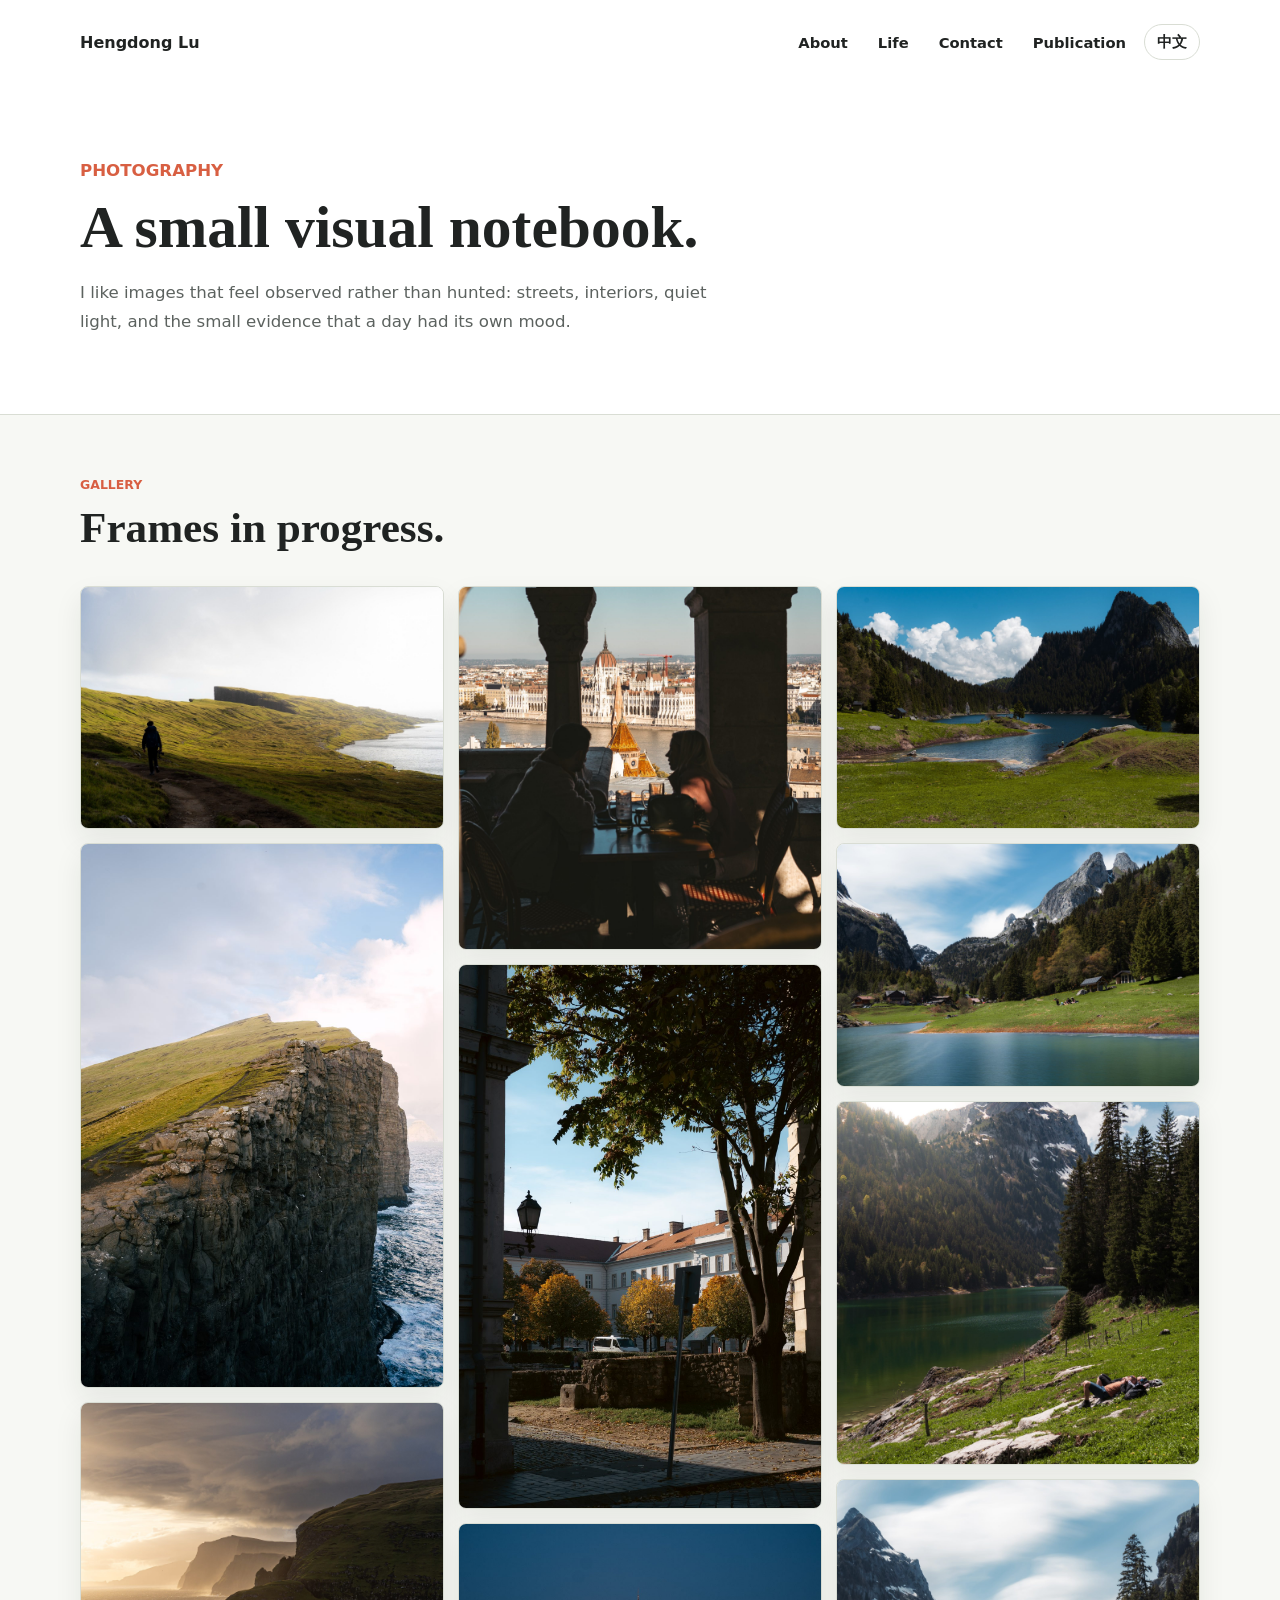
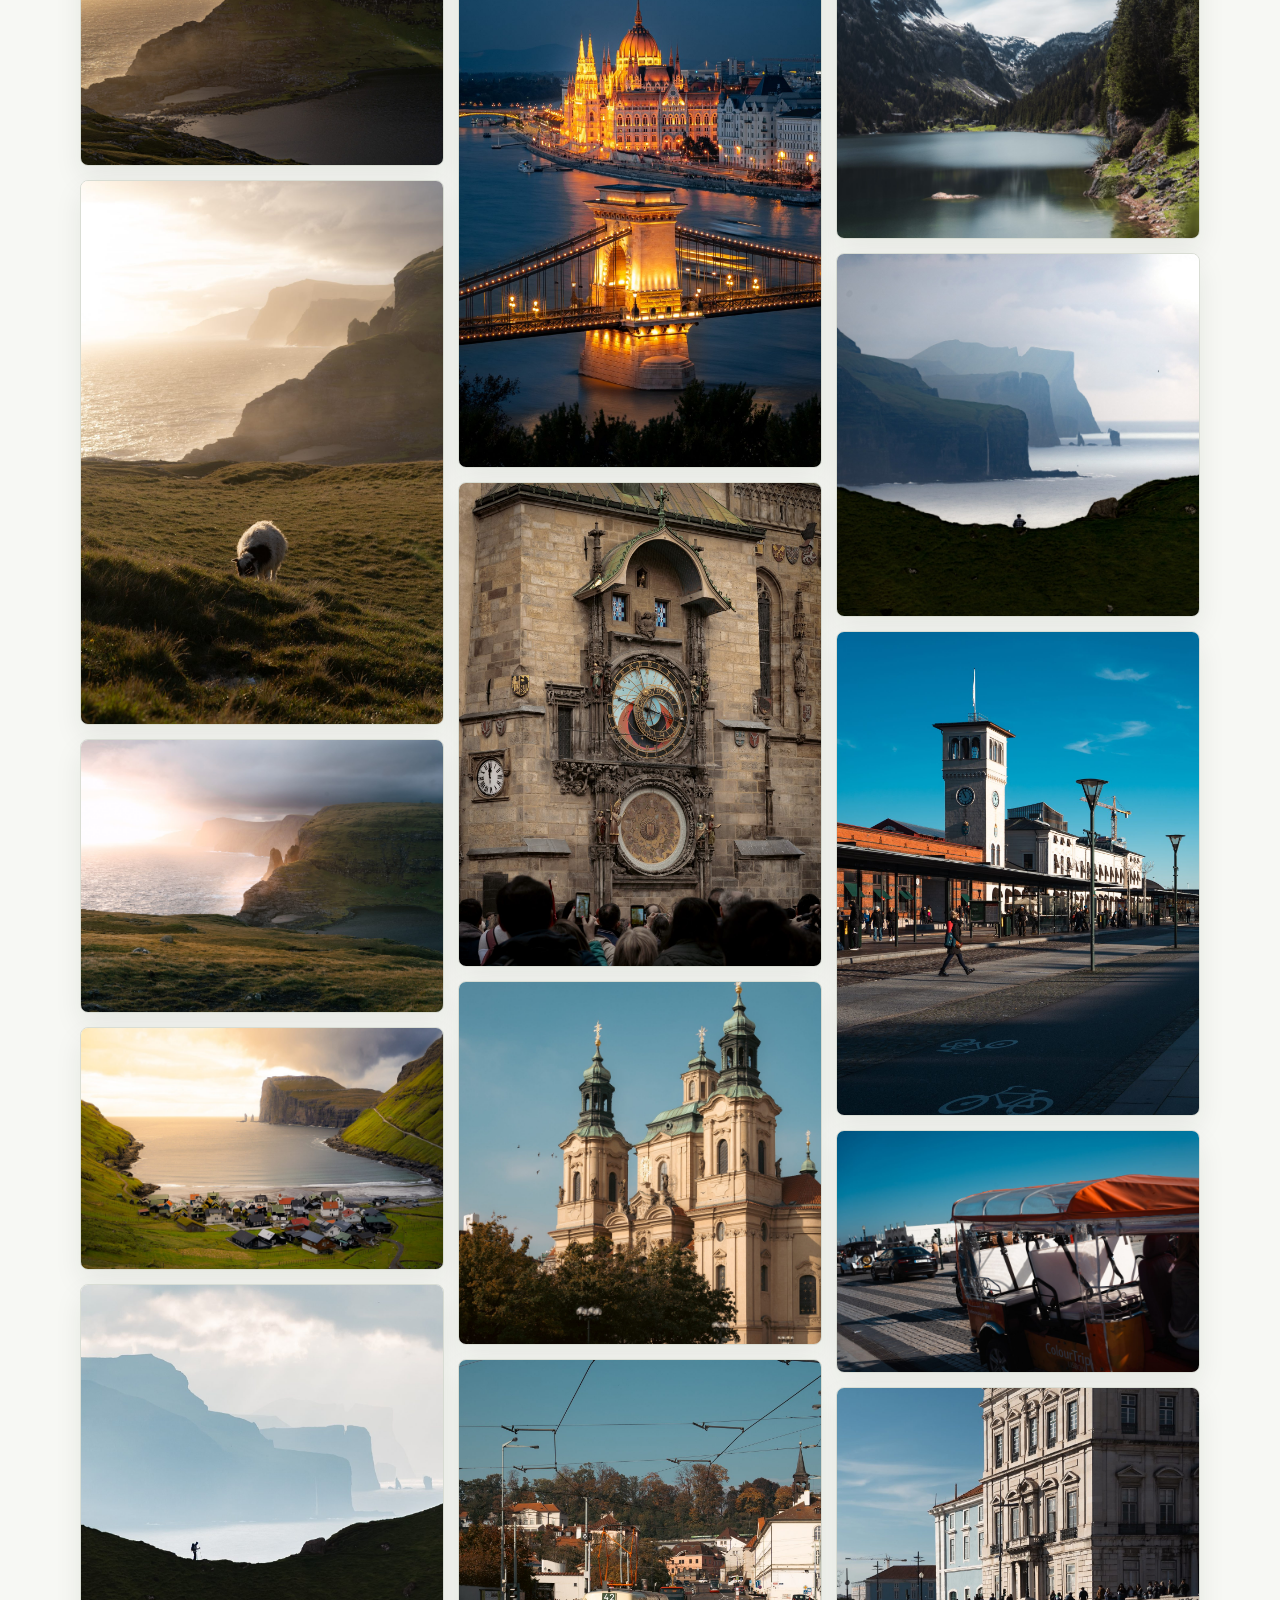
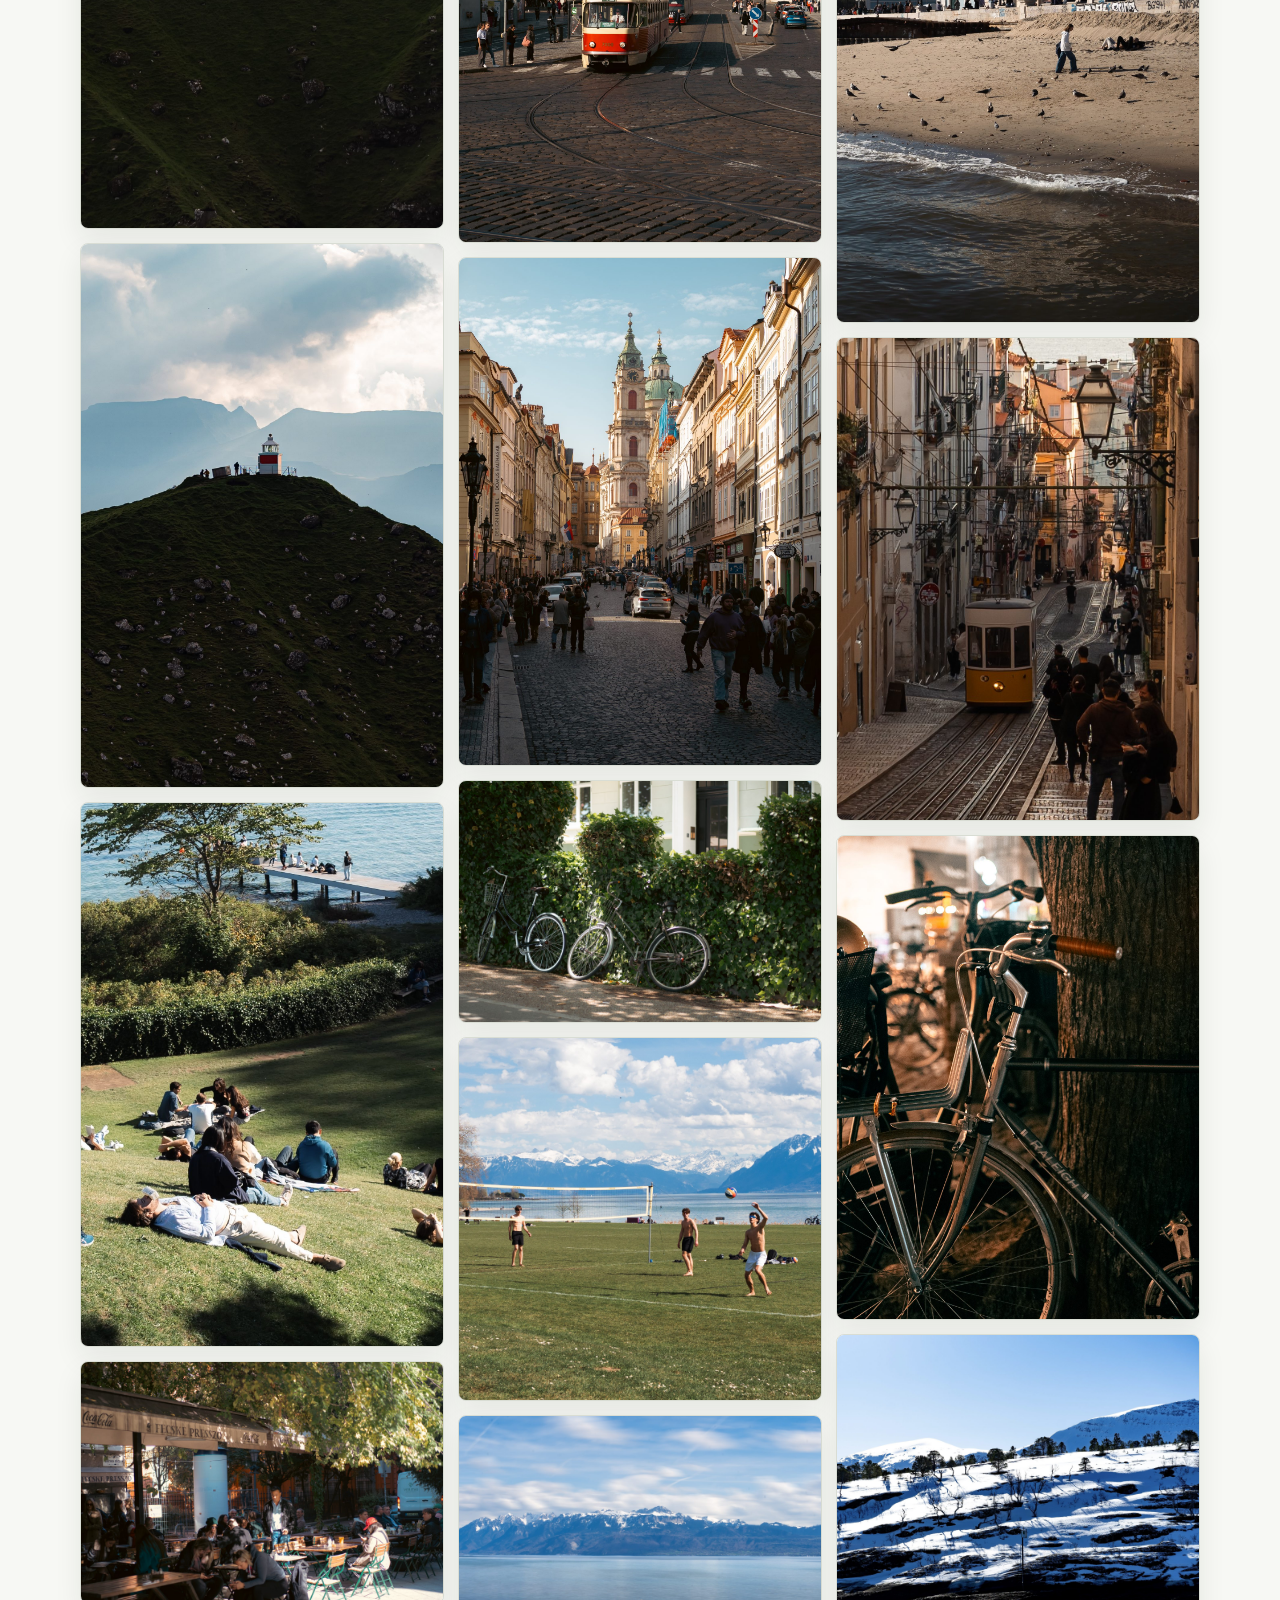
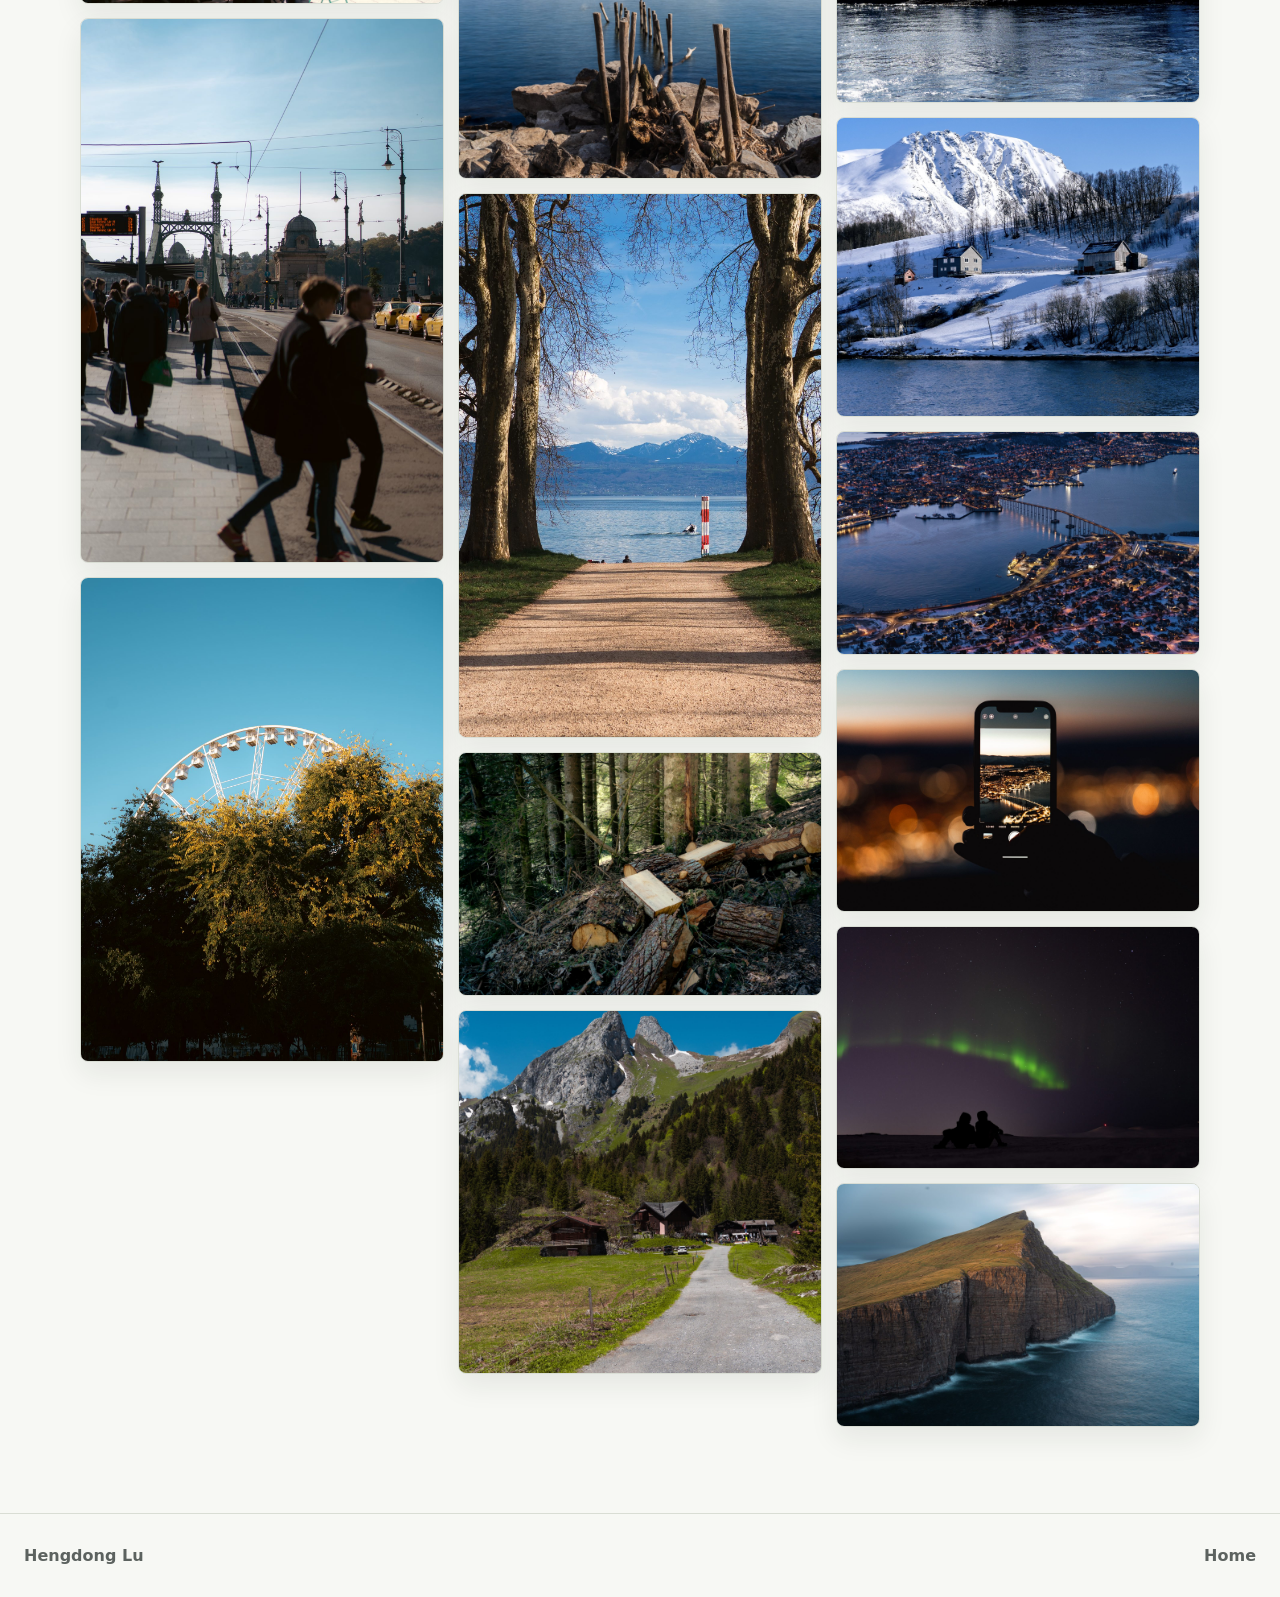
==== photography.html @ 206cab1f "Update photography gallery" ====
<!doctype html>
<html lang="en">
  <head>
    <meta charset="utf-8">
    <meta name="viewport" content="width=device-width, initial-scale=1">
    <title>Photography | Hengdong Lu</title>
    <meta
      name="description"
      content="A small photography page by Hengdong Lu."
    >
    <link rel="stylesheet" href="styles.css">
  </head>
  <body class="photo-page" data-page="photography">
    <header class="simple-header">
      <nav class="top-nav simple-nav" aria-label="Primary navigation">
        <a class="brand" href="index.html">Hengdong Lu</a>
        <div class="nav-links">
          <a href="index.html#about" data-i18n="nav.about">About</a>
          <a href="index.html#life" data-i18n="nav.life">Life</a>
          <a href="index.html#contact" data-i18n="nav.contact">Contact</a>
          <a href="index.html#publication" data-i18n="nav.publication">Publication</a>
          <button class="lang-toggle" type="button" data-lang-toggle data-i18n-attr="aria-label:lang.toggleAria">中文</button>
        </div>
      </nav>
      <div class="photo-hero">
        <p class="eyebrow dark" data-i18n="nav.photography">Photography</p>
        <h1 data-i18n="photography.hero.title">A small visual notebook.</h1>
        <p data-i18n="photography.hero.text">
          I like images that feel observed rather than hunted: streets, interiors,
          quiet light, and the small evidence that a day had its own mood.
        </p>
      </div>
    </header>

    <main>
      <section class="section gallery-section" aria-labelledby="gallery-title">
        <div class="section-inner">
          <div class="section-heading">
            <p class="eyebrow dark" data-i18n="photography.gallery.label">Gallery</p>
            <h2 id="gallery-title" data-i18n="photography.gallery.title">Frames in progress.</h2>
          </div>

          <div class="gallery-grid" data-gallery>
            <figure class="gallery-item">
              <a href="assets/gallery/photo-01.jpg" target="_blank" rel="noopener">
                <img src="assets/gallery/photo-01.jpg" alt="Photograph 01 by Hengdong Lu" loading="lazy">
              </a>
            </figure>
            <figure class="gallery-item">
              <a href="assets/gallery/photo-02.jpg" target="_blank" rel="noopener">
                <img src="assets/gallery/photo-02.jpg" alt="Photograph 02 by Hengdong Lu" loading="lazy">
              </a>
            </figure>
            <figure class="gallery-item">
              <a href="assets/gallery/photo-03.jpg" target="_blank" rel="noopener">
                <img src="assets/gallery/photo-03.jpg" alt="Photograph 03 by Hengdong Lu" loading="lazy">
              </a>
            </figure>
            <figure class="gallery-item">
              <a href="assets/gallery/photo-04.jpg" target="_blank" rel="noopener">
                <img src="assets/gallery/photo-04.jpg" alt="Photograph 04 by Hengdong Lu" loading="lazy">
              </a>
            </figure>
            <figure class="gallery-item">
              <a href="assets/gallery/photo-05.jpg" target="_blank" rel="noopener">
                <img src="assets/gallery/photo-05.jpg" alt="Photograph 05 by Hengdong Lu" loading="lazy">
              </a>
            </figure>
            <figure class="gallery-item">
              <a href="assets/gallery/photo-06.jpg" target="_blank" rel="noopener">
                <img src="assets/gallery/photo-06.jpg" alt="Photograph 06 by Hengdong Lu" loading="lazy">
              </a>
            </figure>
            <figure class="gallery-item">
              <a href="assets/gallery/photo-07.jpg" target="_blank" rel="noopener">
                <img src="assets/gallery/photo-07.jpg" alt="Photograph 07 by Hengdong Lu" loading="lazy">
              </a>
            </figure>
            <figure class="gallery-item">
              <a href="assets/gallery/photo-08.jpg" target="_blank" rel="noopener">
                <img src="assets/gallery/photo-08.jpg" alt="Photograph 08 by Hengdong Lu" loading="lazy">
              </a>
            </figure>
            <figure class="gallery-item">
              <a href="assets/gallery/photo-09.jpg" target="_blank" rel="noopener">
                <img src="assets/gallery/photo-09.jpg" alt="Photograph 09 by Hengdong Lu" loading="lazy">
              </a>
            </figure>
            <figure class="gallery-item">
              <a href="assets/gallery/photo-10.jpg" target="_blank" rel="noopener">
                <img src="assets/gallery/photo-10.jpg" alt="Photograph 10 by Hengdong Lu" loading="lazy">
              </a>
            </figure>
            <figure class="gallery-item">
              <a href="assets/gallery/photo-11.jpg" target="_blank" rel="noopener">
                <img src="assets/gallery/photo-11.jpg" alt="Photograph 11 by Hengdong Lu" loading="lazy">
              </a>
            </figure>
            <figure class="gallery-item">
              <a href="assets/gallery/photo-12.jpg" target="_blank" rel="noopener">
                <img src="assets/gallery/photo-12.jpg" alt="Photograph 12 by Hengdong Lu" loading="lazy">
              </a>
            </figure>
            <figure class="gallery-item">
              <a href="assets/gallery/photo-13.jpg" target="_blank" rel="noopener">
                <img src="assets/gallery/photo-13.jpg" alt="Photograph 13 by Hengdong Lu" loading="lazy">
              </a>
            </figure>
            <figure class="gallery-item">
              <a href="assets/gallery/photo-14.jpg" target="_blank" rel="noopener">
                <img src="assets/gallery/photo-14.jpg" alt="Photograph 14 by Hengdong Lu" loading="lazy">
              </a>
            </figure>
            <figure class="gallery-item">
              <a href="assets/gallery/photo-15.jpg" target="_blank" rel="noopener">
                <img src="assets/gallery/photo-15.jpg" alt="Photograph 15 by Hengdong Lu" loading="lazy">
              </a>
            </figure>
            <figure class="gallery-item">
              <a href="assets/gallery/photo-16.jpg" target="_blank" rel="noopener">
                <img src="assets/gallery/photo-16.jpg" alt="Photograph 16 by Hengdong Lu" loading="lazy">
              </a>
            </figure>
            <figure class="gallery-item">
              <a href="assets/gallery/photo-17.jpg" target="_blank" rel="noopener">
                <img src="assets/gallery/photo-17.jpg" alt="Photograph 17 by Hengdong Lu" loading="lazy">
              </a>
            </figure>
            <figure class="gallery-item">
              <a href="assets/gallery/photo-18.jpg" target="_blank" rel="noopener">
                <img src="assets/gallery/photo-18.jpg" alt="Photograph 18 by Hengdong Lu" loading="lazy">
              </a>
            </figure>
            <figure class="gallery-item">
              <a href="assets/gallery/photo-19.jpg" target="_blank" rel="noopener">
                <img src="assets/gallery/photo-19.jpg" alt="Photograph 19 by Hengdong Lu" loading="lazy">
              </a>
            </figure>
            <figure class="gallery-item">
              <a href="assets/gallery/photo-20.jpg" target="_blank" rel="noopener">
                <img src="assets/gallery/photo-20.jpg" alt="Photograph 20 by Hengdong Lu" loading="lazy">
              </a>
            </figure>
            <figure class="gallery-item">
              <a href="assets/gallery/photo-21.jpg" target="_blank" rel="noopener">
                <img src="assets/gallery/photo-21.jpg" alt="Photograph 21 by Hengdong Lu" loading="lazy">
              </a>
            </figure>
            <figure class="gallery-item">
              <a href="assets/gallery/photo-22.jpg" target="_blank" rel="noopener">
                <img src="assets/gallery/photo-22.jpg" alt="Photograph 22 by Hengdong Lu" loading="lazy">
              </a>
            </figure>
            <figure class="gallery-item">
              <a href="assets/gallery/photo-23.jpg" target="_blank" rel="noopener">
                <img src="assets/gallery/photo-23.jpg" alt="Photograph 23 by Hengdong Lu" loading="lazy">
              </a>
            </figure>
            <figure class="gallery-item">
              <a href="assets/gallery/photo-24.jpg" target="_blank" rel="noopener">
                <img src="assets/gallery/photo-24.jpg" alt="Photograph 24 by Hengdong Lu" loading="lazy">
              </a>
            </figure>
            <figure class="gallery-item">
              <a href="assets/gallery/photo-25.jpg" target="_blank" rel="noopener">
                <img src="assets/gallery/photo-25.jpg" alt="Photograph 25 by Hengdong Lu" loading="lazy">
              </a>
            </figure>
            <figure class="gallery-item">
              <a href="assets/gallery/photo-26.jpg" target="_blank" rel="noopener">
                <img src="assets/gallery/photo-26.jpg" alt="Photograph 26 by Hengdong Lu" loading="lazy">
              </a>
            </figure>
            <figure class="gallery-item">
              <a href="assets/gallery/photo-27.jpg" target="_blank" rel="noopener">
                <img src="assets/gallery/photo-27.jpg" alt="Photograph 27 by Hengdong Lu" loading="lazy">
              </a>
            </figure>
            <figure class="gallery-item">
              <a href="assets/gallery/photo-28.jpg" target="_blank" rel="noopener">
                <img src="assets/gallery/photo-28.jpg" alt="Photograph 28 by Hengdong Lu" loading="lazy">
              </a>
            </figure>
            <figure class="gallery-item">
              <a href="assets/gallery/photo-29.jpg" target="_blank" rel="noopener">
                <img src="assets/gallery/photo-29.jpg" alt="Photograph 29 by Hengdong Lu" loading="lazy">
              </a>
            </figure>
            <figure class="gallery-item">
              <a href="assets/gallery/photo-30.jpg" target="_blank" rel="noopener">
                <img src="assets/gallery/photo-30.jpg" alt="Photograph 30 by Hengdong Lu" loading="lazy">
              </a>
            </figure>
            <figure class="gallery-item">
              <a href="assets/gallery/photo-31.jpg" target="_blank" rel="noopener">
                <img src="assets/gallery/photo-31.jpg" alt="Photograph 31 by Hengdong Lu" loading="lazy">
              </a>
            </figure>
            <figure class="gallery-item">
              <a href="assets/gallery/photo-32.jpg" target="_blank" rel="noopener">
                <img src="assets/gallery/photo-32.jpg" alt="Photograph 32 by Hengdong Lu" loading="lazy">
              </a>
            </figure>
            <figure class="gallery-item">
              <a href="assets/gallery/photo-33.jpg" target="_blank" rel="noopener">
                <img src="assets/gallery/photo-33.jpg" alt="Photograph 33 by Hengdong Lu" loading="lazy">
              </a>
            </figure>
            <figure class="gallery-item">
              <a href="assets/gallery/photo-34.jpg" target="_blank" rel="noopener">
                <img src="assets/gallery/photo-34.jpg" alt="Photograph 34 by Hengdong Lu" loading="lazy">
              </a>
            </figure>
            <figure class="gallery-item">
              <a href="assets/gallery/photo-35.jpg" target="_blank" rel="noopener">
                <img src="assets/gallery/photo-35.jpg" alt="Photograph 35 by Hengdong Lu" loading="lazy">
              </a>
            </figure>
            <figure class="gallery-item">
              <a href="assets/gallery/photo-36.jpg" target="_blank" rel="noopener">
                <img src="assets/gallery/photo-36.jpg" alt="Photograph 36 by Hengdong Lu" loading="lazy">
              </a>
            </figure>
            <figure class="gallery-item">
              <a href="assets/gallery/photo-37.jpg" target="_blank" rel="noopener">
                <img src="assets/gallery/photo-37.jpg" alt="Photograph 37 by Hengdong Lu" loading="lazy">
              </a>
            </figure>
            <figure class="gallery-item">
              <a href="assets/gallery/photo-38.jpg" target="_blank" rel="noopener">
                <img src="assets/gallery/photo-38.jpg" alt="Photograph 38 by Hengdong Lu" loading="lazy">
              </a>
            </figure>
            <figure class="gallery-item">
              <a href="assets/gallery/photo-39.jpg" target="_blank" rel="noopener">
                <img src="assets/gallery/photo-39.jpg" alt="Photograph 39 by Hengdong Lu" loading="lazy">
              </a>
            </figure>
            <figure class="gallery-item">
              <a href="assets/gallery/photo-40.jpg" target="_blank" rel="noopener">
                <img src="assets/gallery/photo-40.jpg" alt="Photograph 40 by Hengdong Lu" loading="lazy">
              </a>
            </figure>
            <figure class="gallery-item">
              <a href="assets/gallery/photo-41.jpg" target="_blank" rel="noopener">
                <img src="assets/gallery/photo-41.jpg" alt="Photograph 41 by Hengdong Lu" loading="lazy">
              </a>
            </figure>
          </div>

          <div class="gallery-empty" data-gallery-empty>
            <p data-i18n="photography.gallery.empty">The gallery is waiting for its first batch of photographs.</p>
          </div>
        </div>
      </section>
    </main>

    <footer class="site-footer">
      <p>Hengdong Lu</p>
      <a href="index.html" data-i18n="footer.home">Home</a>
    </footer>

    <script src="script.js"></script>
  </body>
</html>
---- styles.css ----
:root {
  color-scheme: light;
  --ink: #202322;
  --muted: #5c625f;
  --paper: #f7f8f4;
  --white: #ffffff;
  --line: #d9ddd4;
  --green: #24584a;
  --green-deep: #153c34;
  --coral: #d85f42;
  --blue: #245f9b;
  --yellow: #f2c94c;
  --shadow: 0 18px 50px rgba(23, 33, 31, 0.12);
  --max: 1120px;
}

* {
  box-sizing: border-box;
}

html {
  scroll-behavior: smooth;
}

body {
  margin: 0;
  font-family: Inter, ui-sans-serif, system-ui, -apple-system, BlinkMacSystemFont, "Segoe UI", sans-serif;
  color: var(--ink);
  background: var(--paper);
  letter-spacing: 0;
}

html[lang="zh-CN"] body {
  font-family: Inter, ui-sans-serif, system-ui, -apple-system, BlinkMacSystemFont, "Segoe UI", "PingFang SC", "Microsoft YaHei", sans-serif;
}

html[lang="zh-CN"] h1,
html[lang="zh-CN"] h2 {
  font-family: Georgia, "Times New Roman", "Songti SC", "STSong", serif;
}

body::selection {
  background: var(--yellow);
  color: var(--ink);
}

a {
  color: inherit;
  text-decoration: none;
}

img {
  display: block;
  max-width: 100%;
}

p,
h1,
h2,
h3 {
  margin: 0;
}

.site-hero {
  position: relative;
  min-height: 78vh;
  padding: 24px;
  color: var(--white);
  background-color: #101816;
  background-image:
    linear-gradient(90deg, rgba(16, 24, 22, 1) 0%, rgba(16, 24, 22, 0.98) 43%, rgba(16, 24, 22, 0.18) 74%),
    url("assets/profile.png");
  background-size: 100% 100%, auto 128%;
  background-position: center, right 31%;
  background-repeat: no-repeat;
  overflow: hidden;
}

.site-hero::after {
  content: "";
  position: absolute;
  inset: auto 0 0;
  height: 22%;
  background: linear-gradient(rgba(247, 248, 244, 0), var(--paper));
  pointer-events: none;
}

.top-nav {
  position: relative;
  z-index: 2;
  width: min(100%, var(--max));
  margin: 0 auto;
  display: flex;
  align-items: center;
  justify-content: space-between;
  gap: 24px;
}

.brand {
  font-weight: 800;
  font-size: 1rem;
}

.nav-links {
  display: flex;
  align-items: center;
  gap: 6px;
  flex-wrap: wrap;
  justify-content: flex-end;
}

.nav-links a,
.lang-toggle {
  min-height: 36px;
  display: inline-flex;
  align-items: center;
  padding: 0 12px;
  border-radius: 999px;
  color: inherit;
  font-size: 0.92rem;
  font-weight: 700;
}

.lang-toggle {
  border: 1px solid rgba(255, 255, 255, 0.34);
  background: rgba(255, 255, 255, 0.1);
  font-family: inherit;
  cursor: pointer;
}

.nav-links a:hover,
.nav-links a:focus-visible,
.lang-toggle:hover,
.lang-toggle:focus-visible {
  background: rgba(255, 255, 255, 0.18);
  outline: none;
}

.hero-copy {
  position: relative;
  z-index: 1;
  width: min(100%, var(--max));
  margin: 12vh auto 0;
  max-width: var(--max);
  padding-bottom: 72px;
}

.eyebrow {
  margin-bottom: 14px;
  font-size: 0.78rem;
  line-height: 1;
  font-weight: 900;
  text-transform: uppercase;
  letter-spacing: 0;
}

.eyebrow.dark {
  color: var(--coral);
}

h1 {
  max-width: 660px;
  font-family: Georgia, "Times New Roman", serif;
  font-size: 3.72rem;
  line-height: 0.95;
  font-weight: 700;
  letter-spacing: 0;
}

.native-name {
  display: block;
  margin-top: 8px;
  font-size: 0.72em;
}

.hero-lede {
  max-width: 700px;
  margin-top: 24px;
  display: grid;
  gap: 10px;
  font-size: 1rem;
  line-height: 1.55;
  color: rgba(255, 255, 255, 0.92);
}

.hero-actions {
  display: flex;
  gap: 12px;
  flex-wrap: wrap;
  margin-top: 28px;
}

.hero-contact {
  display: flex;
  gap: 12px;
  flex-wrap: wrap;
  margin-top: 16px;
  scroll-margin-top: 24px;
}

.hero-contact a {
  min-height: 34px;
  display: inline-flex;
  align-items: center;
  border-bottom: 2px solid rgba(255, 255, 255, 0.62);
  color: rgba(255, 255, 255, 0.9);
  font-size: 0.95rem;
  font-weight: 800;
}

.hero-contact a:hover,
.hero-contact a:focus-visible {
  color: var(--white);
  border-color: var(--white);
  outline: none;
}

.hero-contact.is-flashing a {
  animation: contactFlash 420ms ease-in-out 4;
}

@keyframes contactFlash {
  0%,
  100% {
    background: transparent;
    color: rgba(255, 255, 255, 0.9);
  }

  50% {
    background: rgba(242, 201, 76, 0.95);
    color: var(--ink);
  }
}

.image-credit {
  position: absolute;
  right: 24px;
  bottom: 28px;
  z-index: 2;
  max-width: min(330px, calc(100% - 48px));
  padding: 8px 10px;
  border-radius: 999px;
  color: rgba(255, 255, 255, 0.82);
  background: rgba(16, 24, 22, 0.48);
  font-size: 0.78rem;
  font-weight: 800;
  line-height: 1.25;
  backdrop-filter: blur(10px);
}

.button {
  min-height: 44px;
  display: inline-flex;
  align-items: center;
  justify-content: center;
  padding: 0 18px;
  border-radius: 999px;
  border: 1px solid currentColor;
  font-weight: 800;
  line-height: 1;
}

.button.primary {
  color: var(--green-deep);
  background: var(--white);
  border-color: var(--white);
}

.button.ghost {
  color: var(--white);
  background: rgba(255, 255, 255, 0.12);
}

.button:hover,
.button:focus-visible {
  transform: translateY(-1px);
  outline: none;
}

.section {
  padding: 86px 24px;
}

.section-inner {
  width: min(100%, var(--max));
  margin: 0 auto;
}

.two-column,
.publication-layout,
.contact-layout {
  display: grid;
  grid-template-columns: 0.85fr 1.15fr;
  gap: 64px;
  align-items: start;
}

h2 {
  font-family: Georgia, "Times New Roman", serif;
  font-size: 2.7rem;
  line-height: 1.08;
  font-weight: 700;
  letter-spacing: 0;
}

.text-stack {
  display: grid;
  gap: 22px;
}

.text-stack p,
.publication-card p,
.life-card p,
.contact-panel p,
.photo-hero p,
.gallery-empty p {
  color: var(--muted);
  font-size: 1.04rem;
  line-height: 1.75;
}

.section-heading {
  max-width: 700px;
  margin-bottom: 34px;
}

.work-section {
  background: var(--white);
  border-block: 1px solid var(--line);
}

.work-grid,
.life-grid {
  display: grid;
  grid-template-columns: repeat(3, minmax(0, 1fr));
  gap: 18px;
}

.work-card,
.life-card,
.publication-card,
.contact-panel {
  border: 1px solid var(--line);
  border-radius: 8px;
  background: var(--white);
  box-shadow: var(--shadow);
}

.work-card {
  min-height: 240px;
  padding: 24px;
  display: flex;
  flex-direction: column;
}

.card-index,
.life-label,
.pub-journal {
  color: var(--coral);
  font-size: 0.78rem;
  font-weight: 900;
  text-transform: uppercase;
}

.work-card h3,
.life-card h3,
.publication-card h3 {
  margin-top: 42px;
  font-size: 1.28rem;
  line-height: 1.25;
}

.work-card p {
  margin-top: 16px;
  color: var(--muted);
  line-height: 1.65;
}

.publication-section {
  background: #edf5f1;
}

.publication-card {
  padding: 28px;
}

.publication-card h3 {
  margin-top: 10px;
  font-size: 1.45rem;
}

.publication-card p:not(.pub-journal) {
  margin-top: 18px;
}

.pub-links {
  display: flex;
  gap: 10px;
  flex-wrap: wrap;
  margin-top: 22px;
}

.pub-links a,
.text-link {
  min-height: 38px;
  display: inline-flex;
  align-items: center;
  border-bottom: 2px solid var(--coral);
  color: var(--ink);
  font-weight: 900;
}

.life-section {
  background: var(--paper);
}

.life-card {
  min-height: 410px;
  padding: 24px;
  overflow: hidden;
}

.life-card h3 {
  margin-top: 14px;
}

.life-card p:not(.life-label) {
  margin-top: 16px;
}

.photo-card {
  background:
    linear-gradient(135deg, rgba(36, 88, 74, 0.08), rgba(36, 95, 155, 0.12)),
    var(--white);
}

.photo-preview {
  display: grid;
  grid-template-columns: repeat(2, minmax(0, 1fr));
  gap: 6px;
  margin-top: 18px;
  overflow: hidden;
  border-radius: 8px;
  border: 1px solid rgba(32, 35, 34, 0.14);
  background: var(--white);
}

.photo-preview img {
  width: 100%;
  height: 78px;
  object-fit: cover;
  transition: transform 180ms ease, filter 180ms ease;
}

.photo-preview:hover img,
.photo-preview:focus-visible img {
  transform: scale(1.025);
  filter: saturate(1.05);
}

.music-card {
  background:
    linear-gradient(135deg, rgba(242, 201, 76, 0.18), rgba(216, 95, 66, 0.1)),
    var(--white);
}

.watch-card {
  background:
    linear-gradient(135deg, rgba(32, 35, 34, 0.06), rgba(36, 88, 74, 0.13)),
    var(--white);
}

.mini-player {
  margin-top: 24px;
  border-top: 1px solid var(--line);
  padding-top: 18px;
}

.player-topline {
  display: flex;
  align-items: center;
  gap: 14px;
}

.play-button {
  flex: 0 0 auto;
  min-width: 68px;
  height: 42px;
  border: 0;
  border-radius: 999px;
  color: var(--white);
  background: var(--green);
  font: inherit;
  font-weight: 900;
  line-height: 1;
  cursor: pointer;
}

.spotify-button {
  text-decoration: none;
  display: inline-flex;
  align-items: center;
  justify-content: center;
  padding: 0 18px;
  text-align: center;
}

.play-button:hover,
.play-button:focus-visible {
  background: var(--green-deep);
  outline: none;
}

.track-title {
  color: var(--ink);
  font-weight: 900;
  line-height: 1.2;
}

.track-meta {
  color: var(--muted);
  font-size: 0.9rem;
  line-height: 1.3;
}

.watch-visual {
  height: 170px;
  margin: -24px -24px 22px;
  background:
    radial-gradient(circle at 50% 50%, rgba(255, 255, 255, 0) 0 30%, rgba(255, 255, 255, 0.75) 31% 32%, rgba(255, 255, 255, 0) 33%),
    conic-gradient(from 0deg, #202322, #24584a, #d85f42, #f2c94c, #202322);
  border-bottom: 1px solid var(--line);
}

.watch-visual img {
  width: 100%;
  height: 100%;
  object-fit: cover;
  object-position: center 46%;
}

.watch-visual.missing {
  display: grid;
  place-items: center;
}

.watch-visual.missing::after {
  content: "";
  width: 96px;
  height: 96px;
  border: 10px solid rgba(255, 255, 255, 0.72);
  border-radius: 50%;
  box-shadow: inset 0 0 0 2px rgba(32, 35, 34, 0.25), 0 14px 30px rgba(32, 35, 34, 0.22);
}

.contact-section {
  background: var(--green-deep);
  color: var(--white);
}

.contact-section .eyebrow.dark {
  color: var(--yellow);
}

.contact-panel {
  padding: 28px;
  background: rgba(255, 255, 255, 0.96);
  color: var(--ink);
}

.contact-panel .button {
  margin-top: 24px;
}

.dark-button {
  color: var(--white);
  background: var(--coral);
  border-color: var(--coral);
}

.site-footer {
  min-height: 84px;
  padding: 0 24px;
  display: flex;
  align-items: center;
  justify-content: space-between;
  gap: 20px;
  color: var(--muted);
  background: var(--paper);
  border-top: 1px solid var(--line);
}

.site-footer p,
.site-footer a {
  font-weight: 800;
}

.simple-header {
  padding: 24px;
  background: var(--white);
  border-bottom: 1px solid var(--line);
}

.simple-nav {
  color: var(--ink);
}

.simple-nav .nav-links a:hover,
.simple-nav .nav-links a:focus-visible,
.simple-nav .lang-toggle:hover,
.simple-nav .lang-toggle:focus-visible {
  background: #edf5f1;
}

.simple-nav .lang-toggle {
  border-color: var(--line);
  background: transparent;
}

.photo-hero {
  width: min(100%, var(--max));
  margin: 96px auto 54px;
}

.photo-hero h1 {
  color: var(--ink);
}

.photo-hero p {
  max-width: 660px;
  margin-top: 22px;
}

.gallery-section {
  padding-top: 64px;
}

.gallery-item {
  margin: 0;
  margin-bottom: 14px;
  overflow: hidden;
  border-radius: 8px;
  background: var(--white);
  border: 1px solid var(--line);
  break-inside: avoid;
  box-shadow: 0 12px 28px rgba(23, 33, 31, 0.08);
}

.gallery-grid {
  column-count: 3;
  column-gap: 14px;
}

.gallery-item a {
  display: block;
}

.gallery-item img {
  width: 100%;
  height: auto;
  transition: transform 180ms ease, filter 180ms ease;
}

.gallery-item:hover img,
.gallery-item:focus-within img {
  transform: scale(1.018);
  filter: saturate(1.04);
}

.gallery-empty {
  display: none;
  padding: 32px;
  border: 1px solid var(--line);
  border-radius: 8px;
  background: var(--white);
}

.gallery-empty.is-visible {
  display: block;
}

@media (max-width: 900px) {
  .site-hero {
    min-height: 82vh;
    background-size: 100% 100%, cover;
    background-position: center, center top;
  }

  .top-nav {
    align-items: flex-start;
    flex-direction: column;
  }

  .nav-links {
    justify-content: flex-start;
  }

  .hero-copy {
    margin-top: 14vh;
  }

  h1 {
    font-size: 3.05rem;
    line-height: 1;
  }

  h2 {
    font-size: 2.15rem;
  }

  .two-column,
  .publication-layout,
  .contact-layout,
  .work-grid,
  .life-grid {
    grid-template-columns: 1fr;
  }

  .two-column,
  .publication-layout,
  .contact-layout {
    gap: 28px;
  }

  .work-card,
  .life-card {
    min-height: auto;
  }

  .photo-preview img {
    height: 150px;
  }

  .gallery-grid {
    column-count: 2;
  }
}

@media (max-width: 560px) {
  .site-hero,
  .simple-header,
  .section,
  .site-footer {
    padding-left: 18px;
    padding-right: 18px;
  }

  .site-hero {
    min-height: 88vh;
  }

  .nav-links a {
    padding: 0 9px;
  }

  .hero-copy {
    margin-top: 10vh;
    padding-bottom: 54px;
  }

  h1 {
    font-size: 2.42rem;
  }

  h2 {
    font-size: 1.85rem;
  }

  .hero-lede,
  .text-stack p,
  .publication-card p,
  .life-card p,
  .contact-panel p,
  .photo-hero p,
  .gallery-empty p {
    font-size: 1rem;
    line-height: 1.68;
  }

  .section {
    padding-top: 62px;
    padding-bottom: 62px;
  }

  .gallery-grid {
    column-count: 1;
  }

  .photo-preview img {
    height: 92px;
  }

  .image-credit {
    left: 18px;
    right: auto;
    bottom: 18px;
  }

  .site-footer {
    flex-direction: column;
    align-items: flex-start;
    justify-content: center;
  }
}
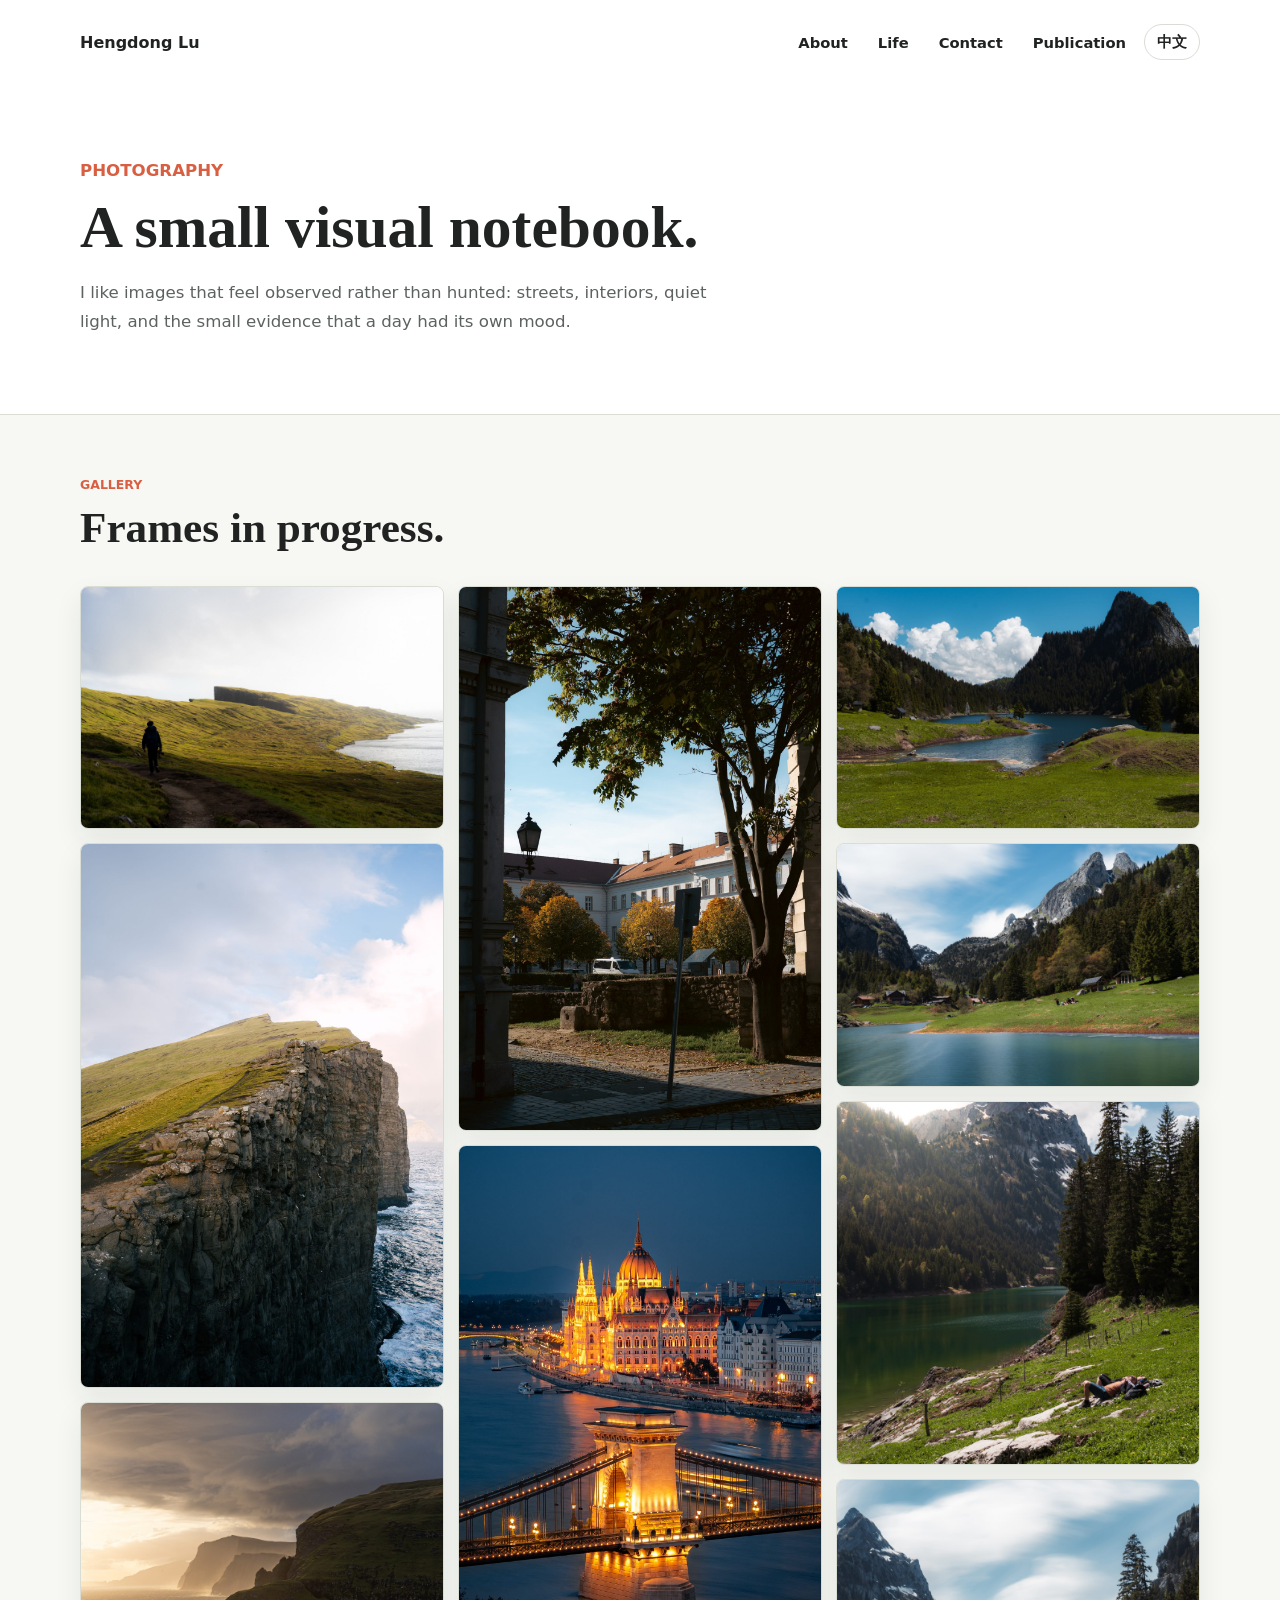
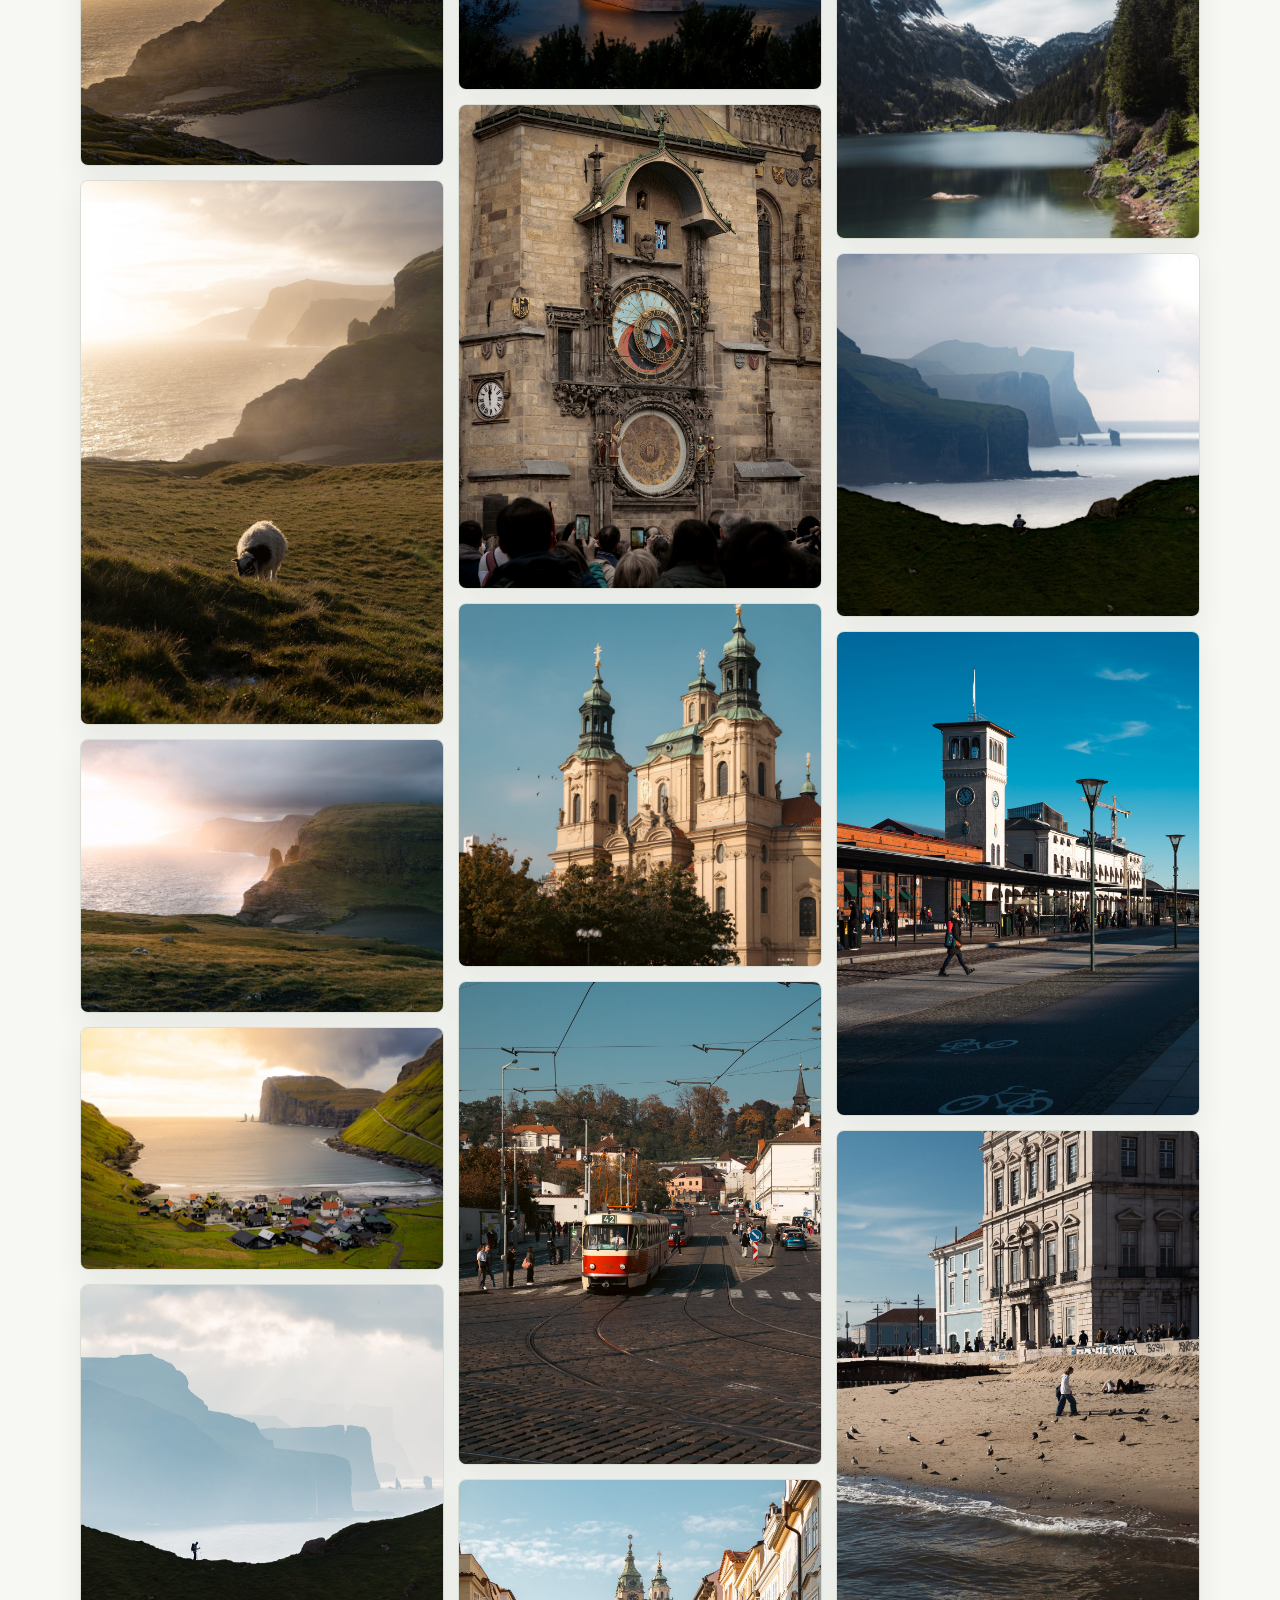
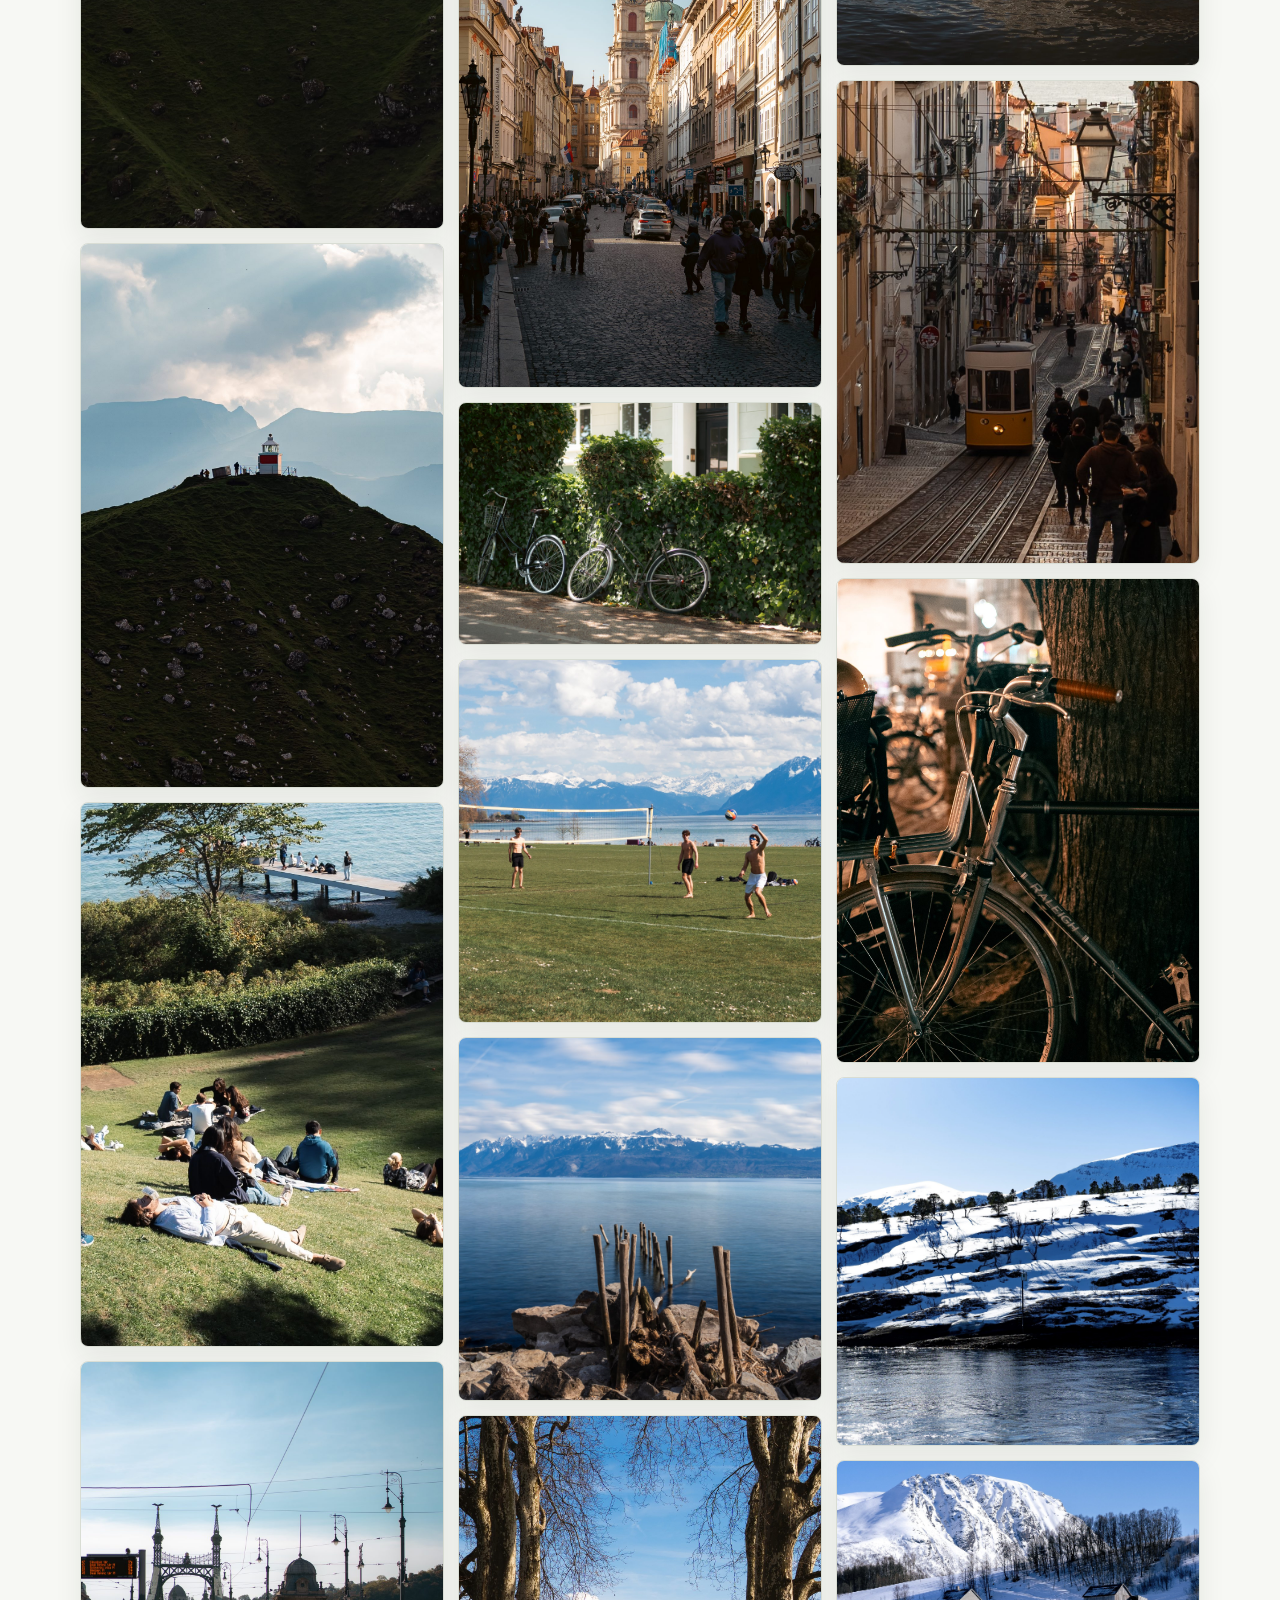
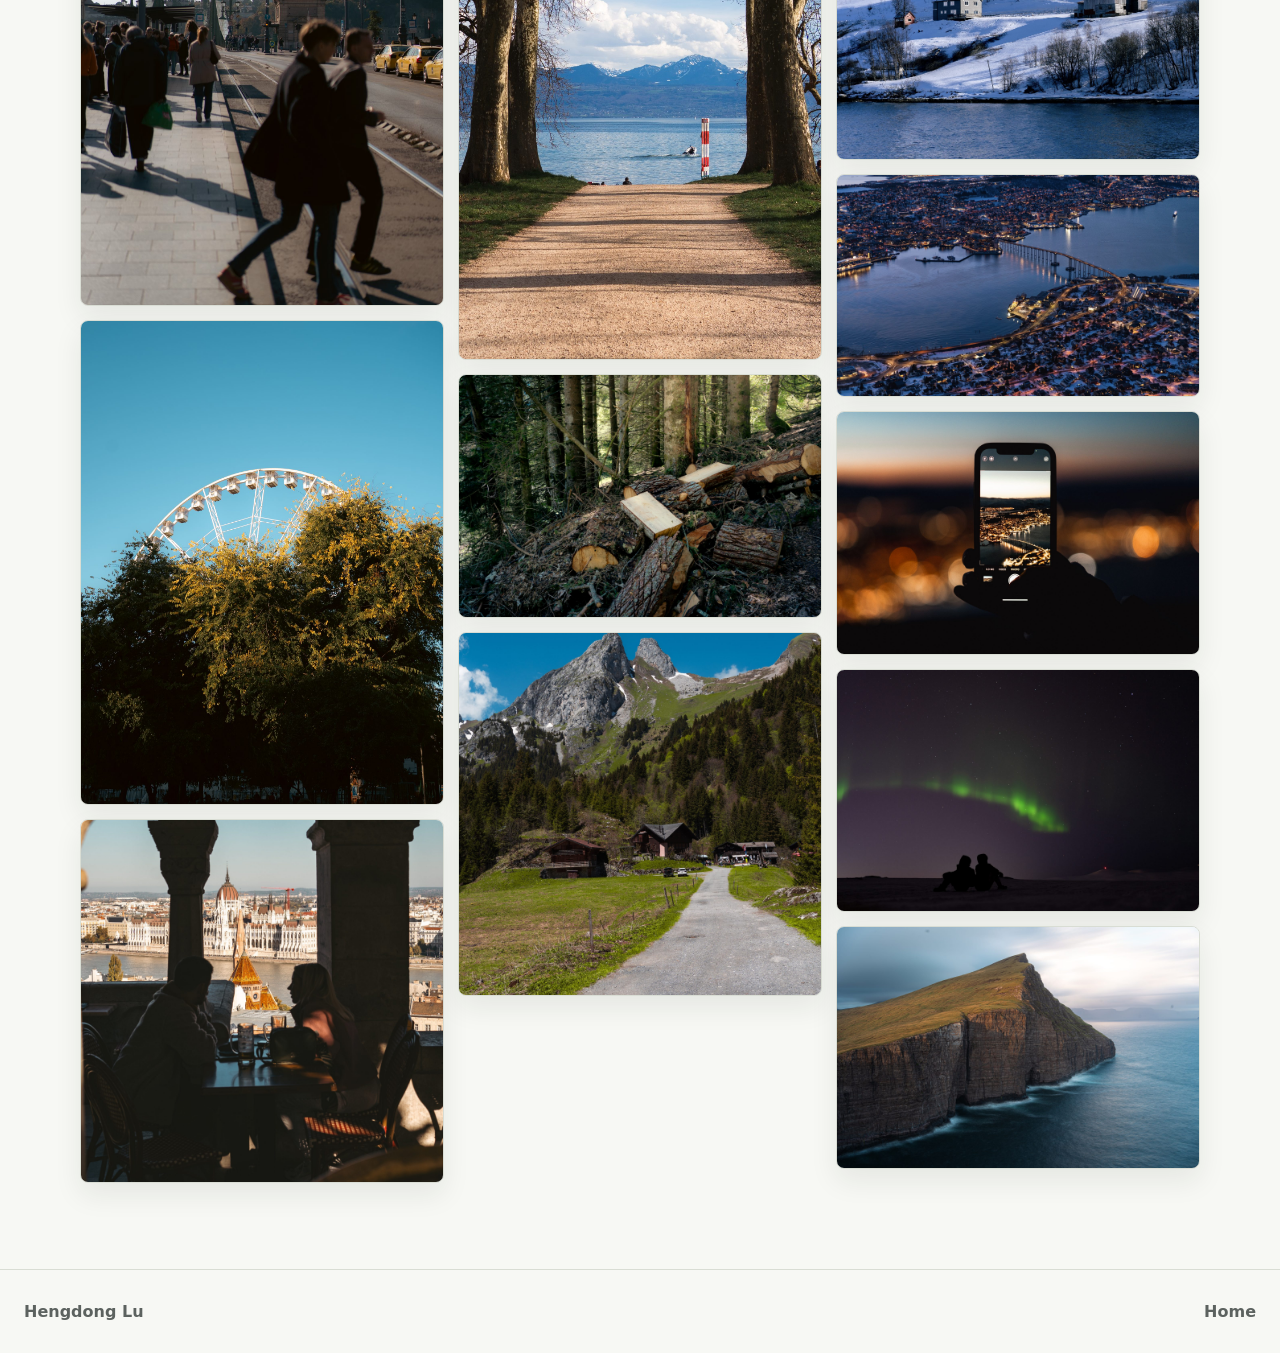
==== commit 48c96a09: "Remove selected gallery photos" ====
--- a/photography.html
+++ b/photography.html
@@ -8,7 +8,7 @@
       name="description"
       content="A small photography page by Hengdong Lu."
     >
-    <link rel="stylesheet" href="styles.css">
+    <link rel="stylesheet" href="styles.css?v=20260529-mobile-hero">
   </head>
   <body class="photo-page" data-page="photography">
     <header class="simple-header">
@@ -87,11 +87,6 @@
               </a>
             </figure>
             <figure class="gallery-item">
-              <a href="assets/gallery/photo-10.jpg" target="_blank" rel="noopener">
-                <img src="assets/gallery/photo-10.jpg" alt="Photograph 10 by Hengdong Lu" loading="lazy">
-              </a>
-            </figure>
-            <figure class="gallery-item">
               <a href="assets/gallery/photo-11.jpg" target="_blank" rel="noopener">
                 <img src="assets/gallery/photo-11.jpg" alt="Photograph 11 by Hengdong Lu" loading="lazy">
               </a>
@@ -194,11 +189,6 @@
             <figure class="gallery-item">
               <a href="assets/gallery/photo-31.jpg" target="_blank" rel="noopener">
                 <img src="assets/gallery/photo-31.jpg" alt="Photograph 31 by Hengdong Lu" loading="lazy">
-              </a>
-            </figure>
-            <figure class="gallery-item">
-              <a href="assets/gallery/photo-32.jpg" target="_blank" rel="noopener">
-                <img src="assets/gallery/photo-32.jpg" alt="Photograph 32 by Hengdong Lu" loading="lazy">
               </a>
             </figure>
             <figure class="gallery-item">
@@ -260,6 +250,6 @@
       <a href="index.html" data-i18n="footer.home">Home</a>
     </footer>
 
-    <script src="script.js"></script>
+    <script src="script.js?v=20260529-mobile-hero"></script>
   </body>
 </html>
--- a/styles.css
+++ b/styles.css
@@ -428,6 +428,18 @@
   margin-top: 16px;
 }
 
+.life-card .craft-topic {
+  margin-top: 18px;
+  color: var(--ink);
+  font-size: 0.86rem;
+  font-weight: 900;
+  line-height: 1.2;
+}
+
+.life-card .craft-topic + p {
+  margin-top: 8px;
+}
+
 .photo-card {
   background:
     linear-gradient(135deg, rgba(36, 88, 74, 0.08), rgba(36, 95, 155, 0.12)),
@@ -436,7 +448,7 @@
 
 .photo-preview {
   display: grid;
-  grid-template-columns: repeat(2, minmax(0, 1fr));
+  grid-template-columns: repeat(4, minmax(0, 1fr));
   gap: 6px;
   margin-top: 18px;
   overflow: hidden;
@@ -447,9 +459,15 @@
 
 .photo-preview img {
   width: 100%;
-  height: 78px;
+  height: 72px;
   object-fit: cover;
   transition: transform 180ms ease, filter 180ms ease;
+}
+
+.photo-preview .photo-feature {
+  grid-column: 1 / -1;
+  aspect-ratio: 1 / 1;
+  height: auto;
 }
 
 .photo-preview:hover img,
@@ -464,7 +482,7 @@
     var(--white);
 }
 
-.watch-card {
+.craft-card {
   background:
     linear-gradient(135deg, rgba(32, 35, 34, 0.06), rgba(36, 88, 74, 0.13)),
     var(--white);
@@ -473,13 +491,21 @@
 .mini-player {
   margin-top: 24px;
   border-top: 1px solid var(--line);
-  padding-top: 18px;
-}
-
-.player-topline {
+  padding-top: 10px;
+}
+
+.track-link {
   display: flex;
   align-items: center;
   gap: 14px;
+  min-height: 64px;
+  padding: 10px 0;
+  color: inherit;
+  text-decoration: none;
+}
+
+.track-link + .track-link {
+  border-top: 1px solid rgba(32, 35, 34, 0.12);
 }
 
 .play-button {
@@ -506,9 +532,16 @@
 }
 
 .play-button:hover,
-.play-button:focus-visible {
+.play-button:focus-visible,
+.track-link:hover .play-button,
+.track-link:focus-visible .play-button {
   background: var(--green-deep);
   outline: none;
+}
+
+.track-link:focus-visible {
+  outline: 2px solid var(--green);
+  outline-offset: 3px;
 }
 
 .track-title {
@@ -523,34 +556,33 @@
   line-height: 1.3;
 }
 
-.watch-visual {
+.craft-visual {
+  display: grid;
+  grid-template-columns: 1.05fr 0.95fr;
+  grid-template-rows: repeat(2, minmax(0, 1fr));
+  gap: 6px;
   height: 170px;
   margin: -24px -24px 22px;
-  background:
-    radial-gradient(circle at 50% 50%, rgba(255, 255, 255, 0) 0 30%, rgba(255, 255, 255, 0.75) 31% 32%, rgba(255, 255, 255, 0) 33%),
-    conic-gradient(from 0deg, #202322, #24584a, #d85f42, #f2c94c, #202322);
+  padding: 6px;
+  background: rgba(255, 255, 255, 0.62);
   border-bottom: 1px solid var(--line);
 }
 
-.watch-visual img {
+.craft-visual img {
   width: 100%;
   height: 100%;
   object-fit: cover;
+  border-radius: 6px;
+}
+
+.craft-visual img:first-child {
+  grid-row: 1 / 3;
   object-position: center 46%;
 }
 
-.watch-visual.missing {
-  display: grid;
-  place-items: center;
-}
-
-.watch-visual.missing::after {
-  content: "";
-  width: 96px;
-  height: 96px;
-  border: 10px solid rgba(255, 255, 255, 0.72);
-  border-radius: 50%;
-  box-shadow: inset 0 0 0 2px rgba(32, 35, 34, 0.25), 0 14px 30px rgba(32, 35, 34, 0.22);
+.craft-visual img:nth-child(2),
+.craft-visual img:nth-child(3) {
+  object-position: center;
 }
 
 .contact-section {
@@ -747,6 +779,10 @@
 
   .site-hero {
     min-height: 88vh;
+    background-image:
+      linear-gradient(90deg, rgba(16, 24, 22, 1) 0%, rgba(16, 24, 22, 0.82) 48%, rgba(16, 24, 22, 0.12) 100%),
+      url("assets/profile-mobile.jpg");
+    background-position: center, center top;
   }
 
   .nav-links a {
@@ -786,6 +822,10 @@
     column-count: 1;
   }
 
+  .photo-preview {
+    grid-template-columns: repeat(2, minmax(0, 1fr));
+  }
+
   .photo-preview img {
     height: 92px;
   }
